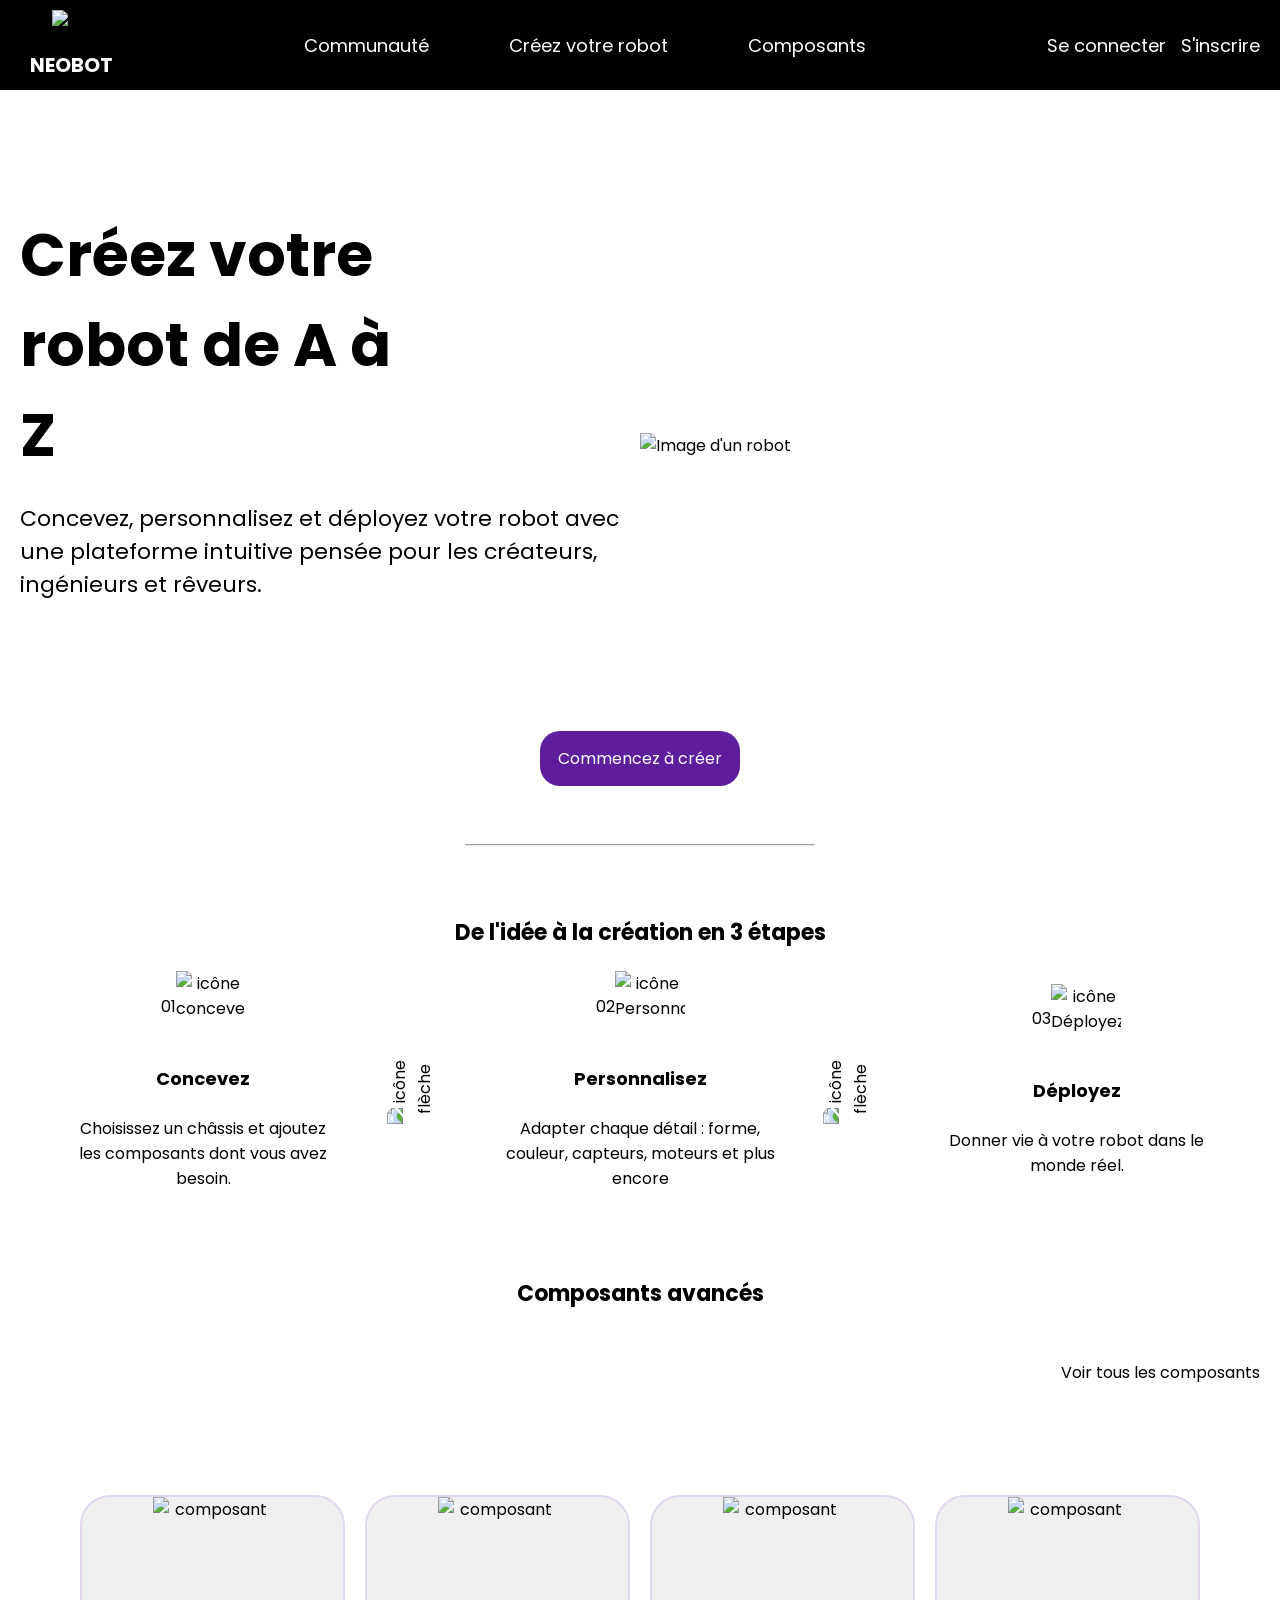
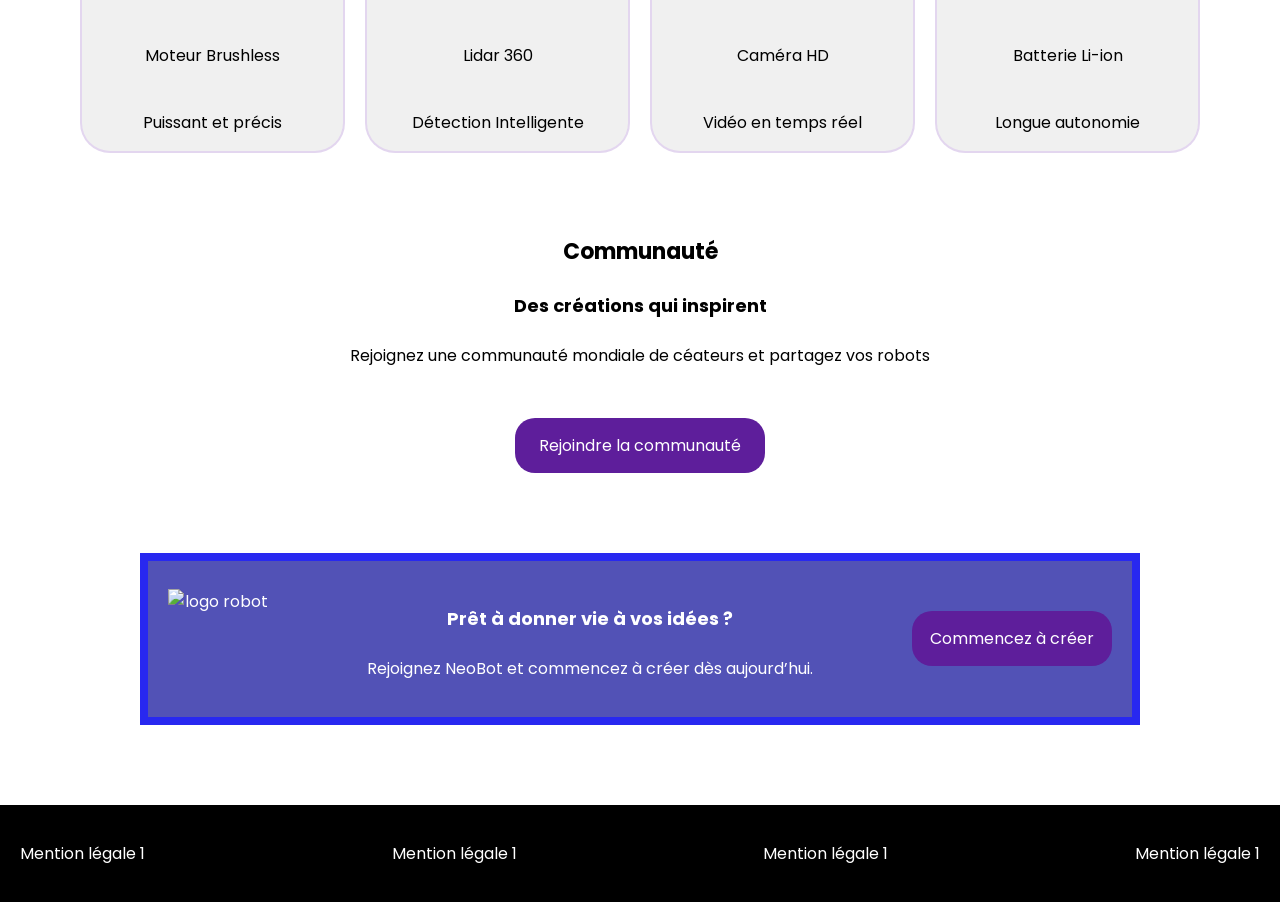
==== html/accueil.html @ 07b6dc93 "avancement projet, creation pages sav, parametres" ====
<!DOCTYPE html>
<html lang="en">

<head>
    <meta charset="UTF-8">
    <meta name="viewport" content="width=device-width, initial-scale=1.0">
    <title>Document</title>
    <link rel="stylesheet" href="../css/accueil.css">
</head>

<body>
    <header>
        <nav>
            <div class="logo">
                <img src="logo-robot.webp" alt="logo du site">
                <h1>NEOBOT</h1>
            </div>
            <div class="links">
                <a href="">Communauté</a>
                <a href="">Créez votre robot</a>
                <a href="">Composants</a>
            </div>
            <div class="buttons">
                <a href="">Se connecter</a>
                <a href="">S'inscrire</a>
            </div>
        </nav>
    </header>

    <main class="container">
        <section class="intro-container">
            <div class="text-intro">
                <h2>Créez votre <span>robot</span> de A à Z</h2>
                <p>Concevez, personnalisez et déployez votre robot avec une plateforme intuitive pensée pour les
                    créateurs, ingénieurs et rêveurs.</p>
            </div>
            <img src="robot-header.webp" alt="Image d'un robot">
            <a href="">Commencez à créer</a>
        </section>
        <hr>

        <section class="steps-container">
            <h3>De l'idée à la création en <span>3 étapes</span></h3>
            <div class="steps">
                <div class="step">
                    <div class="step-image">
                        <p>01</p>
                        <img src="concevoir.png" alt="icône concevez" width="70px" height="70px">
                    </div>
                    <div class="description-step">
                        <h4>Concevez</h4>
                        <p>Choisissez un châssis et ajoutez les composants dont vous avez besoin.</p>
                    </div>
                </div>
                <img class="fleches" src="fleche.jpg" alt="icône flèche" width="10px" height="70px">
                <div class="step">
                    <div class="step-image">
                        <p>02</p>
                        <img src="personnaliser.png" alt="icône Personnalisez" width="70px" height="70px">
                    </div>
                    <div class="description-step">
                        <h4>Personnalisez</h4>
                        <p>Adapter chaque détail : forme, couleur, capteurs, moteurs et plus encore</p>
                    </div>
                </div>
                <img class="fleches" src="fleche.jpg" alt="icône flèche" width="10px" height="70px">
                <div class="step">
                    <div class="step-image">
                        <p>03</p>
                        <img src="deployer.png" alt="icône Déployez" width="70px" height="70px">
                    </div>
                    <div class="description-step">
                        <h4>Déployez</h4>
                        <p>Donner vie à votre robot dans le monde réel.</p>
                    </div>
                </div>
            </div>
        </section>

        <section class="composants-container">
            <h3>Composants avancés</h3>
            <a>Voir tous les composants</a>
            <div class="composants-cards">
                <div class="card">
                    <img src="lidar.png" alt="composant" width="150px" height="150px">
                    <p>Moteur Brushless</p>
                    <p>Puissant et précis</p>
                </div>
                <div class="card">
                    <img src="lidar.png" alt="composant" width="150px" height="150px">
                    <p>Lidar 360</p>
                    <p>Détection Intelligente</p>
                </div>
                <div class="card">
                    <img src="lidar.png" alt="composant" width="150px" height="150px">
                    <p>Caméra HD</p>
                    <p>Vidéo en temps réel</p>
                </div>
                <div class="card">
                    <img src="lidar.png" alt="composant" width="150px" height="150px">
                    <p>Batterie Li-ion</p>
                    <p>Longue autonomie</p>
                </div>
            </div>
        </section>

        <section class="community-container">
            <h3>Communauté</h3>
            <h4>Des créations qui inspirent</h4>
            <p>Rejoignez une communauté mondiale de céateurs et partagez vos robots</p>
            <a href="">Rejoindre la communauté</a>
        </section>

        <div class="cta">
            <img src="logo-robot.webp" alt="logo robot">
            <div>
                <h4>Prêt à donner vie à vos idées ?</h4>
                <p>Rejoignez NeoBot et commencez à créer dès aujourd’hui.</p>
            </div>
            <a href="">Commencez à créer</a>
        </div>
    </main>

    <footer>
        <div class="mentions-legales">
            <div class="mentions">
                <p>Mention légale 1</p>
            </div>
            <div class="mentions">
                <p>Mention légale 1</p>
            </div>
            <div class="mentions">
                <p>Mention légale 1</p>
            </div>
            <div class="mentions">
                <p>Mention légale 1</p>
            </div>
        </div>
    </footer>
</body>

</html>
---- css/accueil.css ----
@import url('https://fonts.googleapis.com/css2?family=Poppins:ital,wght@0,100;0,200;0,300;0,400;0,500;0,600;0,700;0,800;0,900;1,100;1,200;1,300;1,400;1,500;1,600;1,700;1,800;1,900&display=swap');


* {
    box-sizing: border-box;
}

body {
    margin: 0;
    font-family: Poppins;
}

header {
    margin-bottom: 70px;
}

hr {
    width: 350px;
}

h1 {
    font-size: 20px;
    margin: 0;
    color: white;
}

h2 {
    font-size: 30px;
    text-align: center;
    width: 330px;
    margin: 40px auto;
}

h3 {
    font-size: 22px;
    text-align: center;
}

h4 {
    font-size: 18px;
}

a {
    text-decoration: none;
}

nav {
    display: flex;
    background-color: black;
}

.logo {
    display: flex;
    flex-direction: column;
    align-items: center;
    padding: 40px 0 0 20px;
}

.logo img {
    max-width: 40px;
    height: 40px;
}

.links {
    display: none;
}

.buttons {
    display: none;
}

.container {
    margin: 0 20px
}

.container .intro-container img {
    width: 100%;
}

.container .intro-container .text-intro {
    text-align: center;
}

.container .intro-container a {
    display: block;
    width: 200px;
    text-align: center;
    color: white;
    background-color: rgb(94, 30, 155);
    padding: 15px;
    border-radius: 20px;
    margin: 50px auto;
}

.steps-container {
    margin: 70px 0;
}

.fleches {
    display: block;
    width: 70px;
    margin: 0 auto;
    text-align: center;
}

.step {
    margin: 0 auto;
    text-align: center;
}

.composants-container a {
    display: block;
    width: 100%;
    text-align: center;
    margin: 50px 0;
}

.composants-cards {
    display: flex;
    flex-direction: column;
    align-items: center;
    justify-content: center;
    gap: 20px;
    margin-bottom: 70px;
}

.card {
    display: flex;
    flex-direction: column;
    justify-content: center;
    gap: 20px;
    text-align: center;
    width: 360px;
    background-color: #ebebebb9;
    border: solid 2px rgba(137, 43, 226, 0.13);
    border-radius: 30px;
}

.composants-cards .card img {
    margin: 0 auto;
}

.community-container {
    margin: 0 auto;
    text-align: center;
}

.community-container a {
    display: block;
    width: 250px;
    text-align: center;
    color: white;
    background-color: rgb(94, 30, 155);
    padding: 15px;
    border-radius: 20px;
    margin: 50px auto;
}

.cta {
    display: flex;
    flex-direction: column;
    text-align: center;
    justify-content: center;
    margin-bottom: 80px;
    background-color: rgba(0, 0, 148, 0.678);
    border: solid 8px rgb(40, 40, 240);
    color: white;
}

.cta img {
    display: none;
}

.cta a {
    display: block;
    width: 200px;
    text-align: center;
    color: white;
    background-color: rgb(94, 30, 155);
    padding: 15px;
    border-radius: 20px;
    margin: 20px auto;
}

.mentions-legales {
    display: flex;
    flex-direction: column;
    justify-content: center;
    text-align: center;
    background-color: #000000;
    color: white;
}

@media (min-width: 768px) {

    nav {
        display: flex;
        justify-content: space-around;
        align-items: center;
        font-size: 14px;
    }

    nav a {
        color: white;
    }

    .logo {
        padding: 10px;
    }

    .links {
        display: flex;
        gap: 20px;
    }

    .buttons {
        display: flex;
        gap: 15px;
    }

    h2 {
        font-size: 42px;
    }

    .text-intro p {
        font-size: 19px;
        margin-bottom: 80px;
    }

    .steps {
        width: 100%;
        box-sizing: border-box;
    }

    .composants-cards {
        display: flex;
        flex-direction: row;
        flex-wrap: wrap;
        align-items: center;
        justify-content: center;
        gap: 20px;
        margin-bottom: 70px;
    }

    .card {
        display: flex;
        flex-direction: column;
        justify-content: center;
        gap: 10px;
        text-align: center;
        width: 300px;
        background-color: #ebebebb9;
        border: solid 2px rgba(137, 43, 226, 0.13);
        border-radius: 30px;
    }

    .composants-cards .card img {
        margin: 0 auto;
        width: 120px;
        height: 120px;
    }

    .cta {
        display: flex;
        flex-direction: column;
        text-align: center;
        justify-content: center;
        width: 600px;
        margin: 80px auto;
        background-color: rgba(0, 0, 148, 0.678);
        border: solid 8px rgb(40, 40, 240);
        color: white;
    }

    .mentions-legales {
        flex-direction: row;
        justify-content: space-between;
        padding: 20px;
    }
}

@media (min-width: 1017px) {
    nav {
        font-size: 17px;
    }

    .links {
        display: flex;
        gap: 30px;
    }

    .container .intro-container {
        display: grid;
        grid-template-columns: repeat(2, 1fr);
    }

    .container .intro-container a {
        grid-column: span 2;
    }

    .steps {
        display: flex;
        justify-content: center;
        align-items: center;
    }

    .step {
        display: flex;
        flex-direction: column;
        justify-content: center;
        align-items: center;
        flex: 1;
    }

    .step-image {
        display: flex;
        justify-content: center;
        align-items: center;
    }

    .description-step {
        text-align: center;
    }

    .description-step p {
        width: 270px;
    }

    .fleches {
        transform: rotate(-90deg);
    }

    .composants-container a {
        display: block;
        width: 100%;
        text-align: right;
        margin: 50px 0;
    }

    .composants-cards {
        display: flex;
        flex-wrap: nowrap;
        padding: 60px;
        margin: 0;
    }

    .cta {
        display: flex;
        justify-content: space-between;
        flex-direction: row;
        align-items: center;
        padding: 20px;
        width: 1000px;
    }

    .cta img {
        display: inline;
        width: 100px;
        height: 100px;
    }

    .cta a {
        display: inline;
        width: 200px;
        text-align: center;
        color: white;
        background-color: rgb(94, 30, 155);
        padding: 15px;
        border-radius: 20px;
        margin: 0;
    }

}

@media (min-width: 1260px) {

    h2 {
        text-align: left;
        margin: 0;
        font-size: 60px;
        width: 60%;
    }
    nav {
        justify-content: space-between;
        font-size: 18px;
        padding: 0 20px;
        margin-bottom: 120px;
    }

    .links {
        gap: 80px;
    }

    .intro-container {
        align-items: center;
    }

    .text-intro p {
        text-align: left;
        font-size: 22px;
    }
}
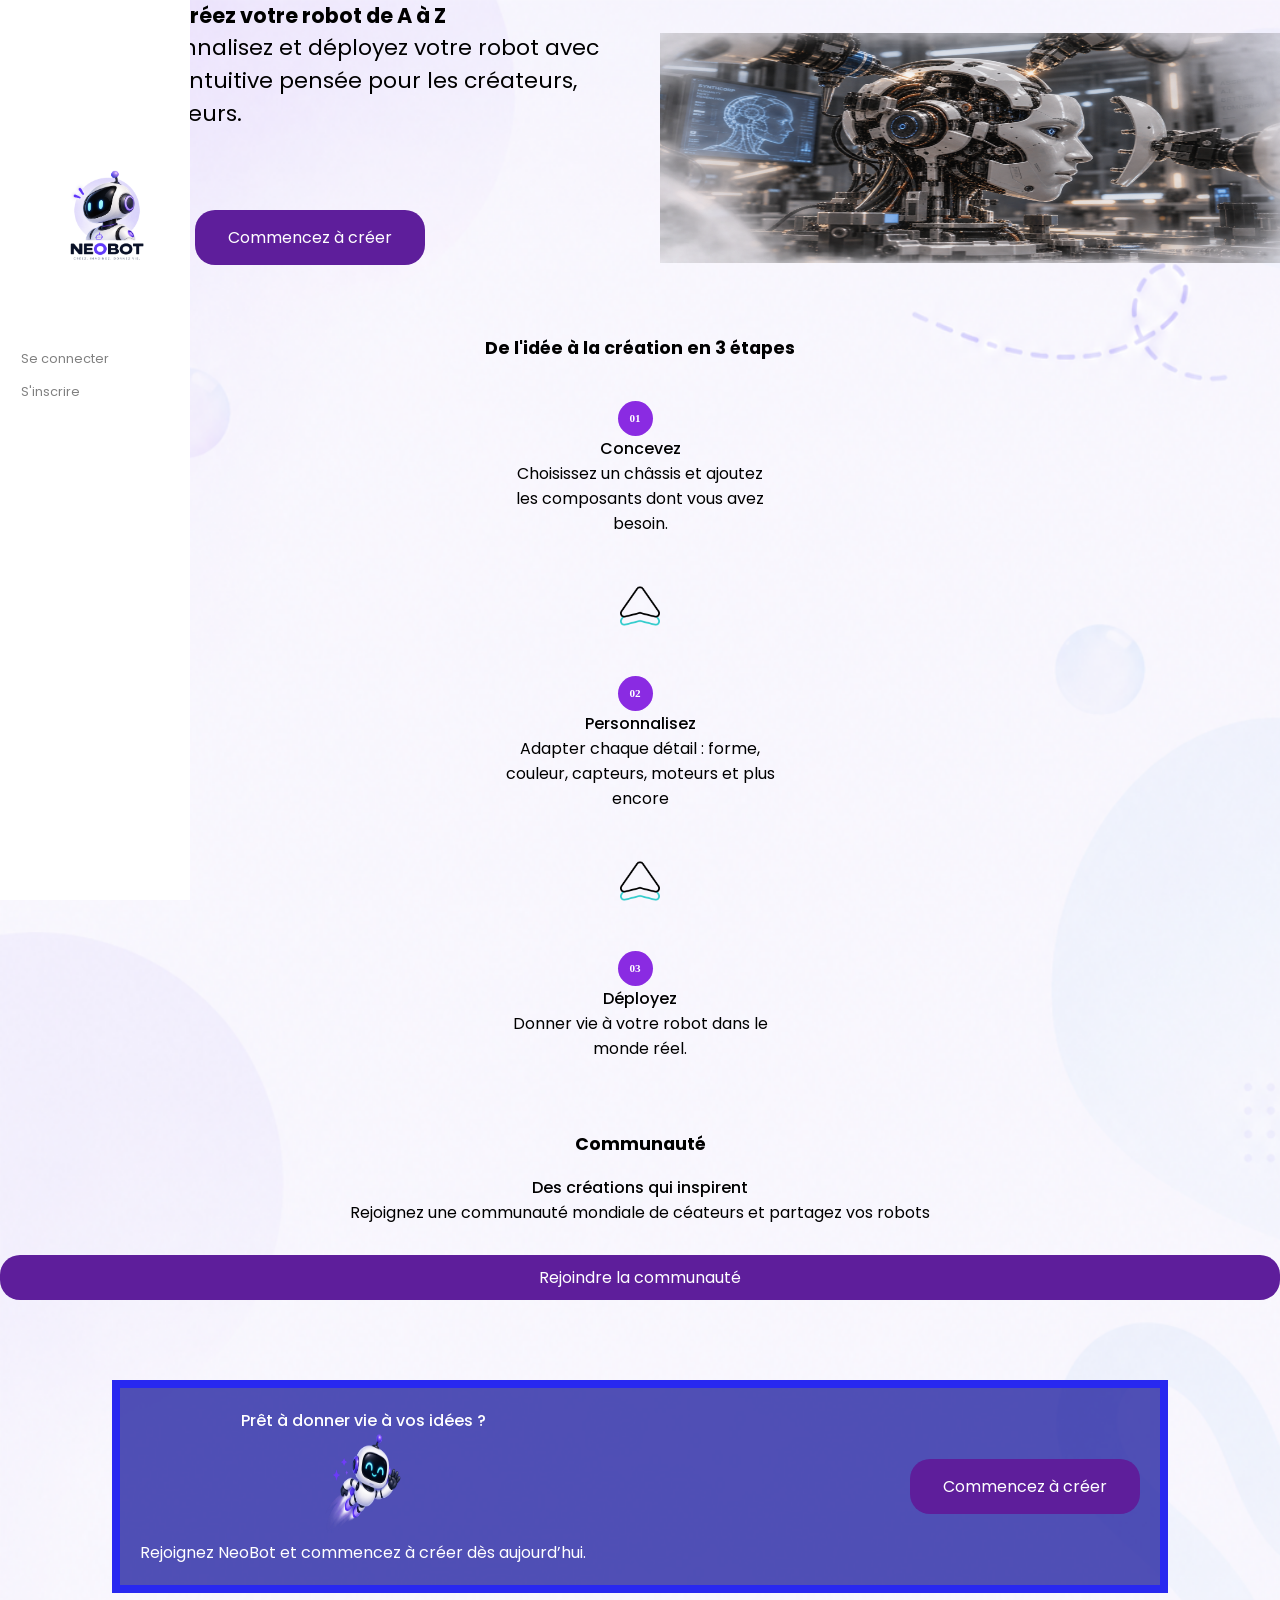
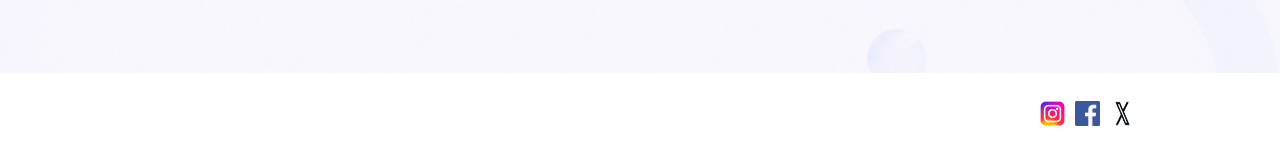
==== commit 444f4db9: "création de la navbar version mobile + css de la page accueil version mobile" ====
--- a/html/accueil.html
+++ b/html/accueil.html
@@ -5,101 +5,81 @@
     <meta charset="UTF-8">
     <meta name="viewport" content="width=device-width, initial-scale=1.0">
     <title>Document</title>
+
+    <link rel='stylesheet'
+        href='https://cdn-uicons.flaticon.com/4.0.0/uicons-solid-rounded/css/uicons-solid-rounded.css'>
+    <link rel='stylesheet'
+        href='https://cdn-uicons.flaticon.com/4.0.0/uicons-solid-rounded/css/uicons-solid-rounded.css'>
+    <link rel='stylesheet'
+        href='https://cdn-uicons.flaticon.com/4.0.0/uicons-solid-straight/css/uicons-solid-straight.css'>
+    <link rel='stylesheet' href='https://cdn-uicons.flaticon.com/4.0.0/uicons-bold-rounded/css/uicons-bold-rounded.css'>
+    <link rel='stylesheet' href='https://cdn-uicons.flaticon.com/4.0.0/uicons-bold-rounded/css/uicons-bold-rounded.css'>
+    <link rel="stylesheet" href="../css/general.css">
+    <link rel="stylesheet" href="../css/layout.css">
+    <link rel="stylesheet" href="../css/footer.css">
     <link rel="stylesheet" href="../css/accueil.css">
 </head>
 
 <body>
-    <header>
-        <nav>
+    <header class="fixed-navbar">
+        <a href="" class="burger"><i class="fi fi-br-menu-burger"></i></a>
+        <a href="" class="close"><i class="fi fi-br-cross"></i></a>
+        <div class="fixed-navbar-show-hide">
             <div class="logo">
-                <img src="logo-robot.webp" alt="logo du site">
-                <h1>NEOBOT</h1>
-            </div>
-            <div class="links">
-                <a href="">Communauté</a>
-                <a href="">Créez votre robot</a>
-                <a href="">Composants</a>
+                <img src="../img/logoNeo.png" alt="logo">
             </div>
             <div class="buttons">
                 <a href="">Se connecter</a>
                 <a href="">S'inscrire</a>
             </div>
-        </nav>
+        </div>
     </header>
 
     <main class="container">
         <section class="intro-container">
             <div class="text-intro">
-                <h2>Créez votre <span>robot</span> de A à Z</h2>
+                <h1>Créez votre <span>robot</span> de A à Z</h1>
                 <p>Concevez, personnalisez et déployez votre robot avec une plateforme intuitive pensée pour les
                     créateurs, ingénieurs et rêveurs.</p>
+                <a href="">Commencez à créer</a>
             </div>
-            <img src="robot-header.webp" alt="Image d'un robot">
-            <a href="">Commencez à créer</a>
+            <img src="../img/robot-creation.png" alt="Image d'un robot">
         </section>
-        <hr>
 
         <section class="steps-container">
             <h3>De l'idée à la création en <span>3 étapes</span></h3>
             <div class="steps">
                 <div class="step">
                     <div class="step-image">
-                        <p>01</p>
-                        <img src="concevoir.png" alt="icône concevez" width="70px" height="70px">
+                        <span>01</span>
+                        <i class="fi fi-sr-paintbrush-pencil" style="font-size: 30px; color: blueviolet;"></i>
                     </div>
                     <div class="description-step">
                         <h4>Concevez</h4>
                         <p>Choisissez un châssis et ajoutez les composants dont vous avez besoin.</p>
                     </div>
                 </div>
-                <img class="fleches" src="fleche.jpg" alt="icône flèche" width="10px" height="70px">
+                <img class="fleches" src="../img/arrow.png" alt="icône flèche">
                 <div class="step">
                     <div class="step-image">
-                        <p>02</p>
-                        <img src="personnaliser.png" alt="icône Personnalisez" width="70px" height="70px">
+                        <span>02</span>
+                        <i class="fi fi-sr-customize" style="font-size: 30px; color: blueviolet;"></i>
                     </div>
                     <div class="description-step">
                         <h4>Personnalisez</h4>
                         <p>Adapter chaque détail : forme, couleur, capteurs, moteurs et plus encore</p>
                     </div>
                 </div>
-                <img class="fleches" src="fleche.jpg" alt="icône flèche" width="10px" height="70px">
+                <img class="fleches" src="../img/arrow.png" alt="icône flèche">
                 <div class="step">
                     <div class="step-image">
-                        <p>03</p>
-                        <img src="deployer.png" alt="icône Déployez" width="70px" height="70px">
+                        <span>03</span>
+                        <i class="fi fi-ss-paper-plane" style="font-size: 30px; color: blueviolet; "></i>
                     </div>
                     <div class="description-step">
                         <h4>Déployez</h4>
                         <p>Donner vie à votre robot dans le monde réel.</p>
                     </div>
-                </div>
-            </div>
-        </section>
-
-        <section class="composants-container">
-            <h3>Composants avancés</h3>
-            <a>Voir tous les composants</a>
-            <div class="composants-cards">
-                <div class="card">
-                    <img src="lidar.png" alt="composant" width="150px" height="150px">
-                    <p>Moteur Brushless</p>
-                    <p>Puissant et précis</p>
-                </div>
-                <div class="card">
-                    <img src="lidar.png" alt="composant" width="150px" height="150px">
-                    <p>Lidar 360</p>
-                    <p>Détection Intelligente</p>
-                </div>
-                <div class="card">
-                    <img src="lidar.png" alt="composant" width="150px" height="150px">
-                    <p>Caméra HD</p>
-                    <p>Vidéo en temps réel</p>
-                </div>
-                <div class="card">
-                    <img src="lidar.png" alt="composant" width="150px" height="150px">
-                    <p>Batterie Li-ion</p>
-                    <p>Longue autonomie</p>
                 </div>
             </div>
         </section>
@@ -112,9 +92,9 @@
         </section>
 
         <div class="cta">
-            <img src="logo-robot.webp" alt="logo robot">
             <div>
                 <h4>Prêt à donner vie à vos idées ?</h4>
+                <img src="../img/mascotte-volant.png" alt="logo robot">
                 <p>Rejoignez NeoBot et commencez à créer dès aujourd’hui.</p>
             </div>
             <a href="">Commencez à créer</a>
@@ -122,21 +102,35 @@
     </main>
 
     <footer>
-        <div class="mentions-legales">
-            <div class="mentions">
-                <p>Mention légale 1</p>
+        <div class="background-footer">
+            <div class="logo-footer">
+                <img src="../img/mascotte-footer.png" alt="">
             </div>
-            <div class="mentions">
-                <p>Mention légale 1</p>
-            </div>
-            <div class="mentions">
-                <p>Mention légale 1</p>
-            </div>
-            <div class="mentions">
-                <p>Mention légale 1</p>
+            <div class="mentions-legales">
+                <div class="liens-utiles">
+                    <h6>Liens utiles</h6>
+                    <p>Accueil</p>
+                    <p>Mes robots</p>
+                    <p>Mentions légales</p>
+                </div>
+                <div class="support">
+                    <h6>Support</h6>
+                    <p>Conditions d'utilisation</p>
+                    <p>Politique de confidentialité</p>
+                </div>
+                <div class="suivez-nous">
+                    <h6>Suivez-nous</h6>
+                    <div class="social">
+                        <img class="media" src="../img/insta.png" alt="logo réseaux sociaux">
+                        <img class="media" src="../img/fb.png" alt="logo réseaux sociaux">
+                        <img class="media" src="../img/twitter.png" alt="logo réseaux sociaux">
+                    </div>
+                </div>
             </div>
         </div>
     </footer>
+
+    <script src="../js/burger.js"></script>
 </body>
 
 </html>
--- a/css/general.css
+++ b/css/general.css
@@ -0,0 +1,43 @@
+@import url('https://fonts.googleapis.com/css2?family=Poppins:ital,wght@0,100;0,200;0,300;0,400;0,500;0,600;0,700;0,800;0,900;1,100;1,200;1,300;1,400;1,500;1,600;1,700;1,800;1,900&display=swap');
+
+
+
+body {
+    font-size: 1rem;
+    margin: 0;
+    font-family: Poppins;
+    background-image: url("../img/fond_body.png");
+    background-repeat: no-repeat;
+    background-size: cover;
+    position: relative;
+}
+
+body:has(.fixed-navbar.show) {
+    overflow: hidden;
+}
+
+h1 {
+    font-size: 1.3em;
+}
+
+h2 {
+    font-size: 1.5em;
+}
+
+h3 {
+    font-size: 1.1em;
+}
+
+h4 {
+    font-size: 0.9em;
+    font-weight: 500;
+}
+
+h6 {
+    font-size: 0.6em;
+    margin: 7px 0;
+}
+
+a {
+    text-decoration: none;
+}
--- a/css/layout.css
+++ b/css/layout.css
@@ -0,0 +1,158 @@
+.fixed-navbar {
+    background-color: white;
+    position: absolute;
+    width: 150px;
+}
+
+/* etat barre laterale fermée */
+.close {
+    display: none;
+}
+
+.burger,
+.close {
+    position: fixed;
+    top: 10px;
+    left: 10px;
+}
+
+.fixed-navbar-show-hide {
+    display: none;
+    padding: 80px 0 0 12px;
+}
+
+/* etat barre laterale visible */
+.show .burger {
+    display: none;
+}
+
+.show .close {
+    display: block;
+}
+
+.show .fixed-navbar-show-hide {
+    display: flex;
+    flex-direction: column;
+    gap: 40px;
+    height: 100vh;
+}
+
+.logo img {
+    width: 70px;
+    height: 70px;
+}
+
+/* CSS d'habillage */
+
+.navbar-links,
+.buttons {
+    display: flex;
+    flex-direction: column;
+    align-items: flex-start;
+    padding-left: 9px;
+    gap: 30px;
+    height: 70%;
+}
+
+.link,
+.buttons {
+    display: flex;
+    flex-direction: column;
+    text-align: center;
+}
+
+.link i {
+    display: none;
+}
+
+.link a,
+.buttons a {
+    color: gray;
+    font-size: 0.8em;
+    text-decoration: none;
+}
+
+.buttons {
+    display: flex;
+    flex-direction: column;
+    padding-bottom: 20px;
+    text-align: center;
+    align-items: flex-start;
+}
+
+.main-container {
+    /* margin: 0 50px 0 190px; */
+    padding-top: 10px;
+}
+
+/* mobile */
+@media screen AND (min-width:320px) {
+    .container {
+        margin: 0;
+        padding: 0 40px;
+    }
+}
+
+
+/* laptop */
+@media screen AND (min-width:850px) {
+
+    .container {
+        padding: 0;
+    }
+
+    .fixed-navbar {
+        position: fixed;
+        left: 0;
+        width: 190px;
+        height: 100vh;
+        overflow-y: auto;
+        /*securité pour meyttre une scroll bar si ecran trop petit*/
+    }
+
+    .logo {
+        display: flex;
+        justify-content: center;
+        align-items: center;
+        min-height: 30%;
+        gap: 10px;
+        padding: 0;
+        /* margin: 40px auto; */
+    }
+
+    .logo img {
+        width: 100px;
+        height: 100px;
+    }
+
+    .show .close {
+        display: none;
+    }
+
+    .burger {
+        display: none;
+    }
+
+    .fixed-navbar-show-hide {
+        display: flex;
+        flex-direction: column;
+        justify-content: space-between;
+        height: 100vh;
+        position: fixed;
+        left: 0;
+        width: 190px;
+        height: 100vh;
+        overflow-y: auto;
+    }
+
+    .show .fixed-navbar-show-hide {
+        display: flex;
+        flex-direction: column;
+        justify-content: space-between;
+        height: 100vh;
+    }
+
+    .main-container {
+        margin: 0 0 0 190px;
+    }
+}
--- a/css/footer.css
+++ b/css/footer.css
@@ -0,0 +1,83 @@
+/* MOBILE */
+
+footer {
+    background-color: black;
+    margin-top: 80px;
+}
+
+
+
+.background-footer {
+    display: flex;
+    align-items: center;
+    gap: 20px;
+}
+
+.logo-footer {
+    display: none;
+}
+
+.logo-footer img {
+    display: none;
+}
+
+.mentions-legales {
+    color: white;
+    display: flex;
+    justify-content: space-around;
+    flex: 1;
+}
+
+.mentions-legales p {
+    font-size: 0.6em;
+}
+
+.social {
+    display: flex;
+    justify-content: center;
+    align-items: center;
+}
+
+.media {
+    width: 20px;
+    height: 20px;
+}
+
+@media screen AND (min-width: 850px) {
+
+    footer {
+        background-color: white;
+        margin-top: 80px;
+    }
+
+    .background-footer {
+        margin: 0 40px 0 300px;
+        display: flex;
+        gap: 200px;
+        align-items: center;
+    }
+
+    .logo-footer img {
+        width: 80px;
+        height: 80px;
+    }
+
+    .mentions-legales .liens-utiles p {
+        font-size: 0.6em;
+        margin-bottom: 4px;
+    }
+
+    .mentions-legales .support p {
+        font-size: 0.6em;
+        margin-bottom: 4px;
+    }
+
+    .social {
+        gap: 10px;
+    }
+
+    .media {
+        width: 25px;
+        height: 25px;
+    }
+}
--- a/css/accueil.css
+++ b/css/accueil.css
@@ -1,15 +1,3 @@
-@import url('https://fonts.googleapis.com/css2?family=Poppins:ital,wght@0,100;0,200;0,300;0,400;0,500;0,600;0,700;0,800;0,900;1,100;1,200;1,300;1,400;1,500;1,600;1,700;1,800;1,900&display=swap');
-
-
-* {
-    box-sizing: border-box;
-}
-
-body {
-    margin: 0;
-    font-family: Poppins;
-}
-
 header {
     margin-bottom: 70px;
 }
@@ -19,62 +7,51 @@
 }
 
 h1 {
-    font-size: 20px;
     margin: 0;
-    color: white;
+    color: black;
 }
 
 h2 {
-    font-size: 30px;
     text-align: center;
     width: 330px;
     margin: 40px auto;
 }
 
 h3 {
-    font-size: 22px;
     text-align: center;
 }
 
 h4 {
-    font-size: 18px;
-}
-
-a {
-    text-decoration: none;
-}
-
-nav {
-    display: flex;
-    background-color: black;
-}
-
-.logo {
+    font-size: 1em;
+    margin: 0;
+}
+
+p {
+    margin: 0;
+}
+
+
+
+.buttons {
     display: flex;
     flex-direction: column;
-    align-items: center;
-    padding: 40px 0 0 20px;
-}
-
-.logo img {
-    max-width: 40px;
-    height: 40px;
-}
-
-.links {
-    display: none;
-}
-
-.buttons {
-    display: none;
-}
-
-.container {
-    margin: 0 20px
+    padding-bottom: 20px;
+    text-align: center;
+}
+
+.buttons a {
+    color: gray;
+}
+
+.container .intro-container {
+    display: flex;
+    flex-direction: column-reverse;
+    gap: 40px;
 }
 
 .container .intro-container img {
     width: 100%;
+    height: 230px;
 }
 
 .container .intro-container .text-intro {
@@ -89,18 +66,26 @@
     background-color: rgb(94, 30, 155);
     padding: 15px;
     border-radius: 20px;
-    margin: 50px auto;
-}
-
-.steps-container {
-    margin: 70px 0;
+    margin: 30px auto;
+}
+
+.steps-container h3 {
+    margin: 40px 0;
 }
 
 .fleches {
     display: block;
-    width: 70px;
+    width: 40px;
+    height: 40px;
     margin: 0 auto;
     text-align: center;
+    transform: rotate(90deg);
+}
+
+.steps {
+    display: flex;
+    flex-direction: column;
+    gap: 50px;
 }
 
 .step {
@@ -108,88 +93,63 @@
     text-align: center;
 }
 
-.composants-container a {
+.step-image {
+    display: flex;
+    justify-content: center;
+    gap: 10px;
+}
+
+.step-image span {
+    background: blueviolet;
+    border-radius: 50px;
+    width: 35px;
+    height: 35px;
+    font-size: 0.7em;
+    text-align: center;
+    line-height: 35px;
+    font-weight: 600;
+    color: rgb(255, 255, 255);
+}
+
+.community-container {
+    margin: 70px 0;
+    text-align: center;
+}
+
+.community-container a {
+    display: block;
+    text-align: center;
+    color: white;
+    background-color: rgb(94, 30, 155);
+    padding: 10px 13px;
+    border-radius: 20px;
+    margin: 30px auto;
+}
+
+.cta {
+    display: flex;
+    flex-direction: column;
+    text-align: center;
+    justify-content: center;
+    align-items: center;
+    gap: 20px;
+}
+
+.cta img {
+    width: 130px;
+    height: 100px;
+}
+
+.cta a {
     display: block;
     width: 100%;
     text-align: center;
-    margin: 50px 0;
-}
-
-.composants-cards {
-    display: flex;
-    flex-direction: column;
-    align-items: center;
-    justify-content: center;
-    gap: 20px;
-    margin-bottom: 70px;
-}
-
-.card {
-    display: flex;
-    flex-direction: column;
-    justify-content: center;
-    gap: 20px;
-    text-align: center;
-    width: 360px;
-    background-color: #ebebebb9;
-    border: solid 2px rgba(137, 43, 226, 0.13);
-    border-radius: 30px;
-}
-
-.composants-cards .card img {
-    margin: 0 auto;
-}
-
-.community-container {
-    margin: 0 auto;
-    text-align: center;
-}
-
-.community-container a {
-    display: block;
-    width: 250px;
-    text-align: center;
     color: white;
     background-color: rgb(94, 30, 155);
-    padding: 15px;
+    padding: 10px 13px;
     border-radius: 20px;
-    margin: 50px auto;
-}
-
-.cta {
-    display: flex;
-    flex-direction: column;
-    text-align: center;
-    justify-content: center;
-    margin-bottom: 80px;
-    background-color: rgba(0, 0, 148, 0.678);
-    border: solid 8px rgb(40, 40, 240);
-    color: white;
-}
-
-.cta img {
-    display: none;
-}
-
-.cta a {
-    display: block;
-    width: 200px;
-    text-align: center;
-    color: white;
-    background-color: rgb(94, 30, 155);
-    padding: 15px;
-    border-radius: 20px;
-    margin: 20px auto;
-}
-
-.mentions-legales {
-    display: flex;
-    flex-direction: column;
-    justify-content: center;
-    text-align: center;
-    background-color: #000000;
-    color: white;
-}
+}
+
 
 @media (min-width: 768px) {
 
@@ -202,10 +162,6 @@
 
     nav a {
         color: white;
-    }
-
-    .logo {
-        padding: 10px;
     }
 
     .links {
@@ -230,34 +186,6 @@
     .steps {
         width: 100%;
         box-sizing: border-box;
-    }
-
-    .composants-cards {
-        display: flex;
-        flex-direction: row;
-        flex-wrap: wrap;
-        align-items: center;
-        justify-content: center;
-        gap: 20px;
-        margin-bottom: 70px;
-    }
-
-    .card {
-        display: flex;
-        flex-direction: column;
-        justify-content: center;
-        gap: 10px;
-        text-align: center;
-        width: 300px;
-        background-color: #ebebebb9;
-        border: solid 2px rgba(137, 43, 226, 0.13);
-        border-radius: 30px;
-    }
-
-    .composants-cards .card img {
-        margin: 0 auto;
-        width: 120px;
-        height: 120px;
     }
 
     .cta {
@@ -271,12 +199,6 @@
         border: solid 8px rgb(40, 40, 240);
         color: white;
     }
-
-    .mentions-legales {
-        flex-direction: row;
-        justify-content: space-between;
-        padding: 20px;
-    }
 }
 
 @media (min-width: 1017px) {
@@ -328,20 +250,6 @@
 
     .fleches {
         transform: rotate(-90deg);
-    }
-
-    .composants-container a {
-        display: block;
-        width: 100%;
-        text-align: right;
-        margin: 50px 0;
-    }
-
-    .composants-cards {
-        display: flex;
-        flex-wrap: nowrap;
-        padding: 60px;
-        margin: 0;
     }
 
     .cta {
@@ -380,6 +288,7 @@
         font-size: 60px;
         width: 60%;
     }
+
     nav {
         justify-content: space-between;
         font-size: 18px;
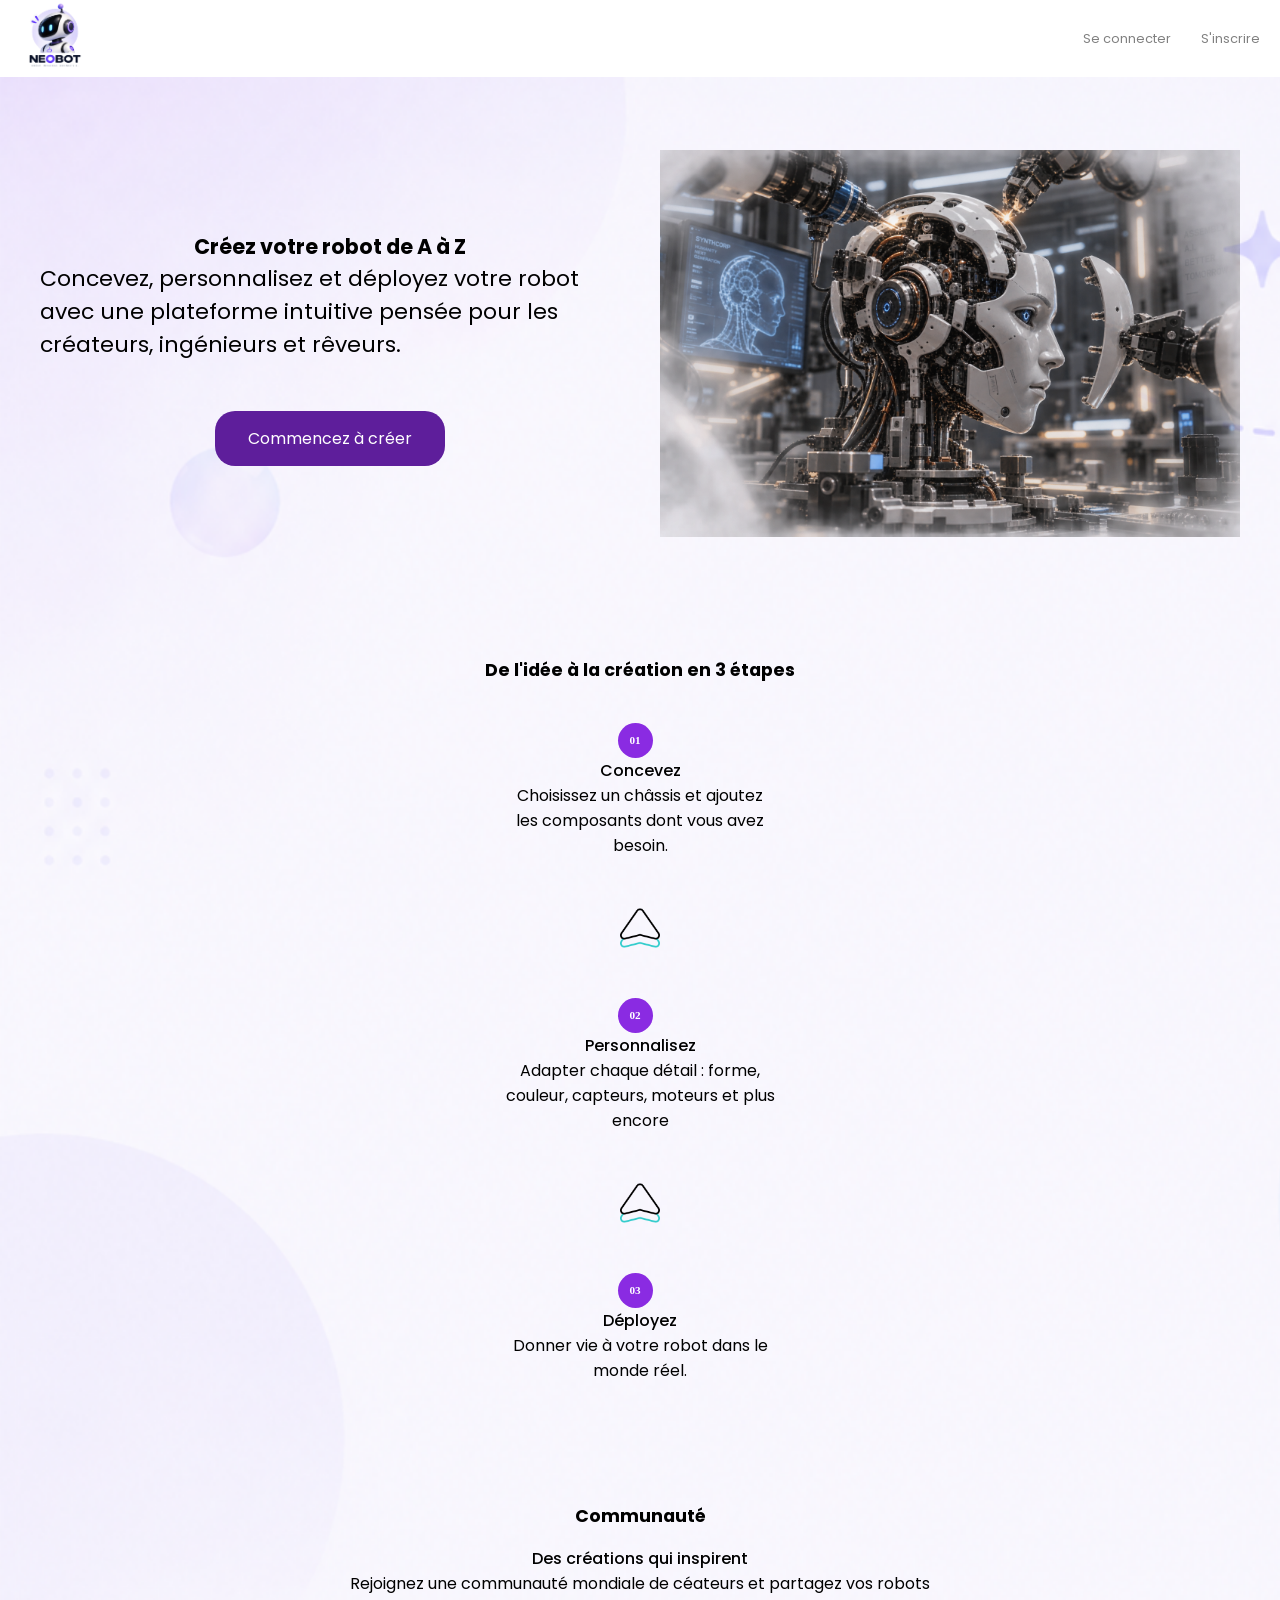
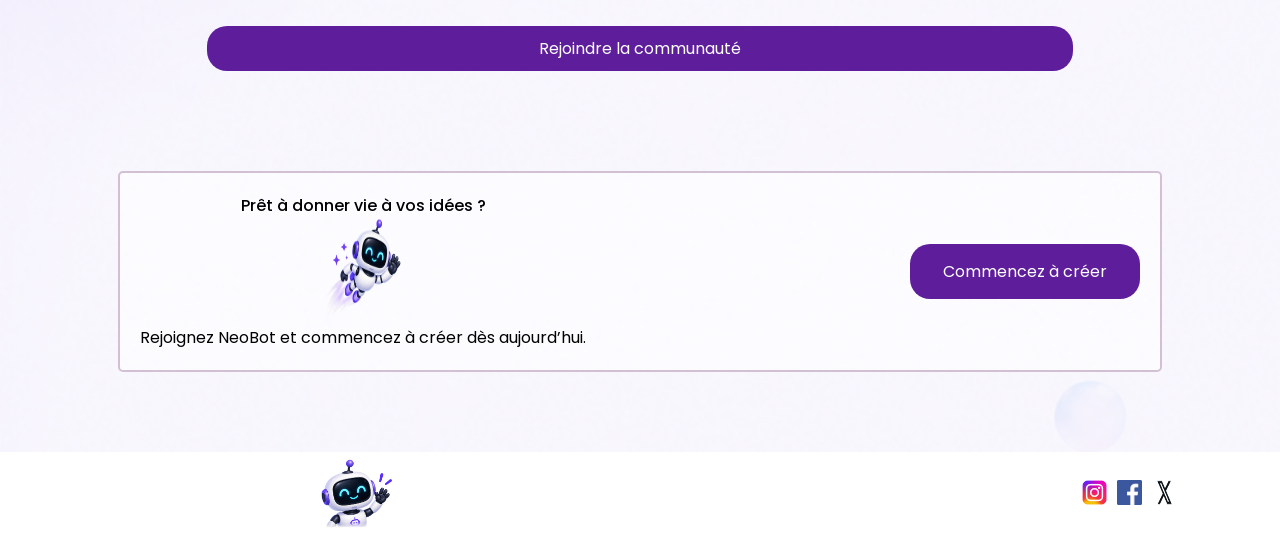
==== commit dca484b2: "création page navbarcss + finalisation design navbar" ====
--- a/html/accueil.html
+++ b/html/accueil.html
@@ -4,7 +4,7 @@
 <head>
     <meta charset="UTF-8">
     <meta name="viewport" content="width=device-width, initial-scale=1.0">
-    <title>Document</title>
+    <title>Accueil</title>
 
     <link rel='stylesheet'
         href='https://cdn-uicons.flaticon.com/4.0.0/uicons-solid-rounded/css/uicons-solid-rounded.css'>
@@ -43,7 +43,9 @@
                     créateurs, ingénieurs et rêveurs.</p>
                 <a href="">Commencez à créer</a>
             </div>
-            <img src="../img/robot-creation.png" alt="Image d'un robot">
+            <div class="image-robot-container">
+                <img src="../img/robot-creation.png" alt="Image d'un robot">
+            </div>
         </section>
 
         <section class="steps-container">
@@ -92,7 +94,7 @@
         </section>
 
         <div class="cta">
-            <div>
+            <div class="cta-content">
                 <h4>Prêt à donner vie à vos idées ?</h4>
                 <img src="../img/mascotte-volant.png" alt="logo robot">
                 <p>Rejoignez NeoBot et commencez à créer dès aujourd’hui.</p>
--- a/css/layout.css
+++ b/css/layout.css
@@ -1,6 +1,7 @@
 .fixed-navbar {
     background-color: white;
-    position: absolute;
+    position: fixed;
+    top: 0;
     width: 150px;
 }
 
@@ -54,8 +55,7 @@
     height: 70%;
 }
 
-.link,
-.buttons {
+.link {
     display: flex;
     flex-direction: column;
     text-align: center;
@@ -88,71 +88,12 @@
 /* mobile */
 @media screen AND (min-width:320px) {
     .container {
-        margin: 0;
+        margin: 100px 0 0 0;
         padding: 0 40px;
     }
 }
 
 
-/* laptop */
-@media screen AND (min-width:850px) {
 
-    .container {
-        padding: 0;
-    }
 
-    .fixed-navbar {
-        position: fixed;
-        left: 0;
-        width: 190px;
-        height: 100vh;
-        overflow-y: auto;
-        /*securité pour meyttre une scroll bar si ecran trop petit*/
-    }
-
-    .logo {
-        display: flex;
-        justify-content: center;
-        align-items: center;
-        min-height: 30%;
-        gap: 10px;
-        padding: 0;
-        /* margin: 40px auto; */
-    }
-
-    .logo img {
-        width: 100px;
-        height: 100px;
-    }
-
-    .show .close {
-        display: none;
-    }
-
-    .burger {
-        display: none;
-    }
-
-    .fixed-navbar-show-hide {
-        display: flex;
-        flex-direction: column;
-        justify-content: space-between;
-        height: 100vh;
-        position: fixed;
-        left: 0;
-        width: 190px;
-        height: 100vh;
-        overflow-y: auto;
-    }
-
-    .show .fixed-navbar-show-hide {
-        display: flex;
-        flex-direction: column;
-        justify-content: space-between;
-        height: 100vh;
-    }
-
-    .main-container {
-        margin: 0 0 0 190px;
-    }
-}+/* laptop */
--- a/css/footer.css
+++ b/css/footer.css
@@ -4,8 +4,6 @@
     background-color: black;
     margin-top: 80px;
 }
-
-
 
 .background-footer {
     display: flex;
@@ -43,7 +41,30 @@
     height: 20px;
 }
 
+@media screen AND (min-width: 768px) {
+
+    .background-footer {
+        justify-content: space-around;
+        gap: 0;
+    }
+
+    .logo-footer {
+        display: block;
+    }
+
+    .logo-footer img {
+        display: block;
+        width: 70px;
+        height: 70px;
+    }
+
+    .mentions-legales {
+        max-width: 600px;
+    }
+}
+
 @media screen AND (min-width: 850px) {
+
 
     footer {
         background-color: white;
--- a/css/accueil.css
+++ b/css/accueil.css
@@ -1,7 +1,3 @@
-header {
-    margin-bottom: 70px;
-}
-
 hr {
     width: 350px;
 }
@@ -28,19 +24,6 @@
 
 p {
     margin: 0;
-}
-
-
-
-.buttons {
-    display: flex;
-    flex-direction: column;
-    padding-bottom: 20px;
-    text-align: center;
-}
-
-.buttons a {
-    color: gray;
 }
 
 .container .intro-container {
@@ -49,9 +32,14 @@
     gap: 40px;
 }
 
+.image-container {
+    width: 100%;
+}
+
 .container .intro-container img {
     width: 100%;
-    height: 230px;
+    height: auto;
+    display: block
 }
 
 .container .intro-container .text-intro {
@@ -150,42 +138,72 @@
     border-radius: 20px;
 }
 
+@media (min-width: 576px) {
+
+    .community-container a,
+    .cta a {
+        width: 70%;
+    }
+}
 
 @media (min-width: 768px) {
 
-    nav {
-        display: flex;
-        justify-content: space-around;
-        align-items: center;
-        font-size: 14px;
-    }
-
-    nav a {
-        color: white;
-    }
-
-    .links {
-        display: flex;
-        gap: 20px;
+    .show .close {
+        display: none;
+    }
+
+    .burger {
+        display: none;
+    }
+
+    .fixed-navbar {
+        background-color: white;
+        position: fixed;
+        width: 100%;
+    }
+
+    .show .fixed-navbar-show-hide {
+        display: flex;
+        flex-direction: row;
+        gap: 40px;
+    }
+
+    .fixed-navbar-show-hide {
+        display: flex;
+        flex-direction: row;
+        justify-content: space-between;
+        align-items: center;
+        padding: 0 20px;
     }
 
     .buttons {
-        display: flex;
-        gap: 15px;
-    }
-
-    h2 {
-        font-size: 42px;
+        flex-direction: row;
+        text-align: center;
+        padding: 0;
+    }
+
+    .container {
+        margin-top: 150px;
+    }
+
+    .container .intro-container {
+        flex-direction: row;
+    }
+
+    .text-intro {
+        margin-top: 40px;
     }
 
     .text-intro p {
-        font-size: 19px;
-        margin-bottom: 80px;
-    }
-
-    .steps {
-        width: 100%;
-        box-sizing: border-box;
+        margin-bottom: 50px;
+    }
+
+    .steps-container {
+        margin: 120px 0;
+    }
+
+    .community-container {
+        margin: 100px 0;
     }
 
     .cta {
@@ -194,22 +212,45 @@
         text-align: center;
         justify-content: center;
         width: 600px;
+        padding: 30px 0;
         margin: 80px auto;
-        background-color: rgba(0, 0, 148, 0.678);
-        border: solid 8px rgb(40, 40, 240);
-        color: white;
-    }
-}
+        border: 2px solid #92689667;
+        border-radius: 5px;
+        background-color: rgba(255, 255, 255, 0.541);
+    }
+}
+
+@media (min-width: 850px) {
+
+    .fixed-navbar {
+        background-color: white;
+        position: fixed;
+        width: 100%;
+    }
+
+    .show .fixed-navbar-show-hide {
+        display: flex;
+        flex-direction: row;
+        gap: 40px;
+    }
+
+    .fixed-navbar-show-hide {
+        display: flex;
+        flex-direction: row;
+        justify-content: space-between;
+        align-items: center;
+        padding: 0 20px;
+    }
+
+    .buttons {
+        flex-direction: row;
+        text-align: center;
+        padding: 0;
+    }
+}
+
 
 @media (min-width: 1017px) {
-    nav {
-        font-size: 17px;
-    }
-
-    .links {
-        display: flex;
-        gap: 30px;
-    }
 
     .container .intro-container {
         display: grid;
